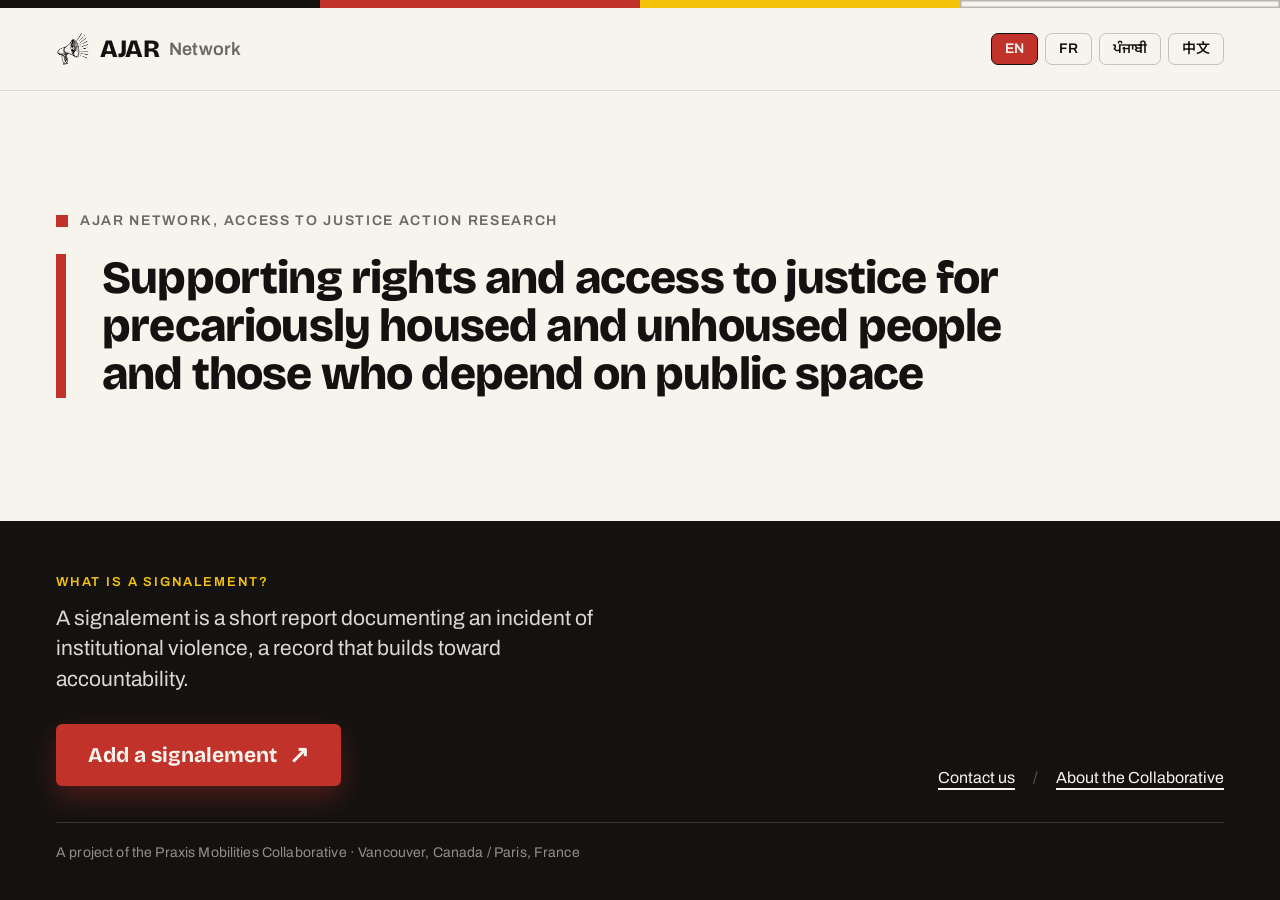
==== index.html @ 0979e3ee "Add AJAR megaphone logo to header and favicon Co-Authored-By: Claude Opus 4.8 (1M context) <noreply@" ====
<!DOCTYPE html>
<html lang="en">
<head>
  <meta charset="utf-8">
  <meta name="viewport" content="width=device-width, initial-scale=1">
  <title>AJAR Network, Access to Justice Action Research</title>
  <link rel="icon" type="image/png" href="logo_ajar.png">
  <meta name="description" content="AJAR Network supports rights and access to justice for precariously housed and unhoused people and those who depend on public space.">
  <link rel="preconnect" href="https://fonts.googleapis.com">
  <link rel="preconnect" href="https://fonts.gstatic.com" crossorigin>
  <link href="https://fonts.googleapis.com/css2?family=Bricolage+Grotesque:opsz,wght@12..96,600;12..96,700;12..96,800&family=Archivo:wght@400;500;600;700&family=Noto+Sans+Gurmukhi:wght@400;600;700&family=Noto+Sans+SC:wght@400;700;900&display=swap" rel="stylesheet">
  <link rel="stylesheet" href="style.css">
</head>
<body>
  <div class="page">

    <!-- four-direction ribbon -->
    <div class="ribbon">
      <div class="ribbon-seg ribbon-ink"></div>
      <div class="ribbon-seg ribbon-red"></div>
      <div class="ribbon-seg ribbon-yellow"></div>
      <div class="ribbon-seg ribbon-cream"></div>
    </div>

    <!-- header -->
    <header class="header">
      <div class="wordmark">
        <img class="wordmark-logo" src="logo_ajar.png" alt="AJAR Network logo">
        <span class="wordmark-ajar">AJAR</span>
        <span class="wordmark-network">Network</span>
      </div>
      <nav class="lang-pills" id="langPills" aria-label="Language selector"></nav>
    </header>

    <!-- hero -->
    <section class="hero">
      <div class="hero-inner">
        <div class="eyebrow">
          <span class="eyebrow-square"></span>
          <span class="eyebrow-text" data-i18n="subtitle"></span>
        </div>
        <h1 class="statement" data-i18n="statement"></h1>
      </div>
    </section>

    <!-- action band -->
    <section class="action-band">
      <div class="action-row">
        <div class="action-left">
          <div class="whatis-label" data-i18n="whatisLabel"></div>
          <p class="whatis" data-i18n="whatis"></p>
          <a href="https://cad-app.app.pushreset.fr/signalement" class="cta" target="_blank" rel="noopener noreferrer">
            <span data-i18n="cta"></span>
            <span class="cta-arrow">↗</span>
          </a>
        </div>
        <div class="action-right">
          <div class="footer-links">
            <a href="mailto:praxismobilitiescollaborative@proton.me" data-i18n="contact"></a>
            <span class="divider">/</span>
            <a href="https://praxismobilitiescollaborative.org" data-i18n="about" target="_blank" rel="noopener noreferrer"></a>
          </div>
        </div>
      </div>
      <div class="credit">A project of the Praxis Mobilities Collaborative · Vancouver, Canada / Paris, France</div>
    </section>

  </div>
  <script src="app.js"></script>
</body>
</html>
---- style.css ----
:root {
  --ink: #141210;
  --cream: #f7f4ee;
  --accent: #c0322a;
  --yellow: #f4c20d;
  --cta-text: #f7f4ee;
  --pad-x: 56px;
}

* { box-sizing: border-box; }
body { margin: 0; }
::selection { background: var(--yellow); color: var(--ink); }

.page {
  min-height: 100vh;
  display: flex;
  flex-direction: column;
  background: var(--cream);
  color: var(--ink);
  font-family: 'Archivo', 'Noto Sans SC', 'Noto Sans Gurmukhi', sans-serif;
  -webkit-font-smoothing: antialiased;
}

/* ribbon */
.ribbon { display: flex; height: 8px; flex: 0 0 auto; }
.ribbon-seg { flex: 1; }
.ribbon-ink { background: var(--ink); }
.ribbon-red { background: var(--accent); }
.ribbon-yellow { background: var(--yellow); }
.ribbon-cream { background: var(--cream); box-shadow: inset 0 0 0 1.5px rgba(20,18,16,0.28); }

/* header */
.header {
  flex: 0 0 auto;
  display: flex;
  justify-content: space-between;
  align-items: center;
  gap: 24px;
  padding: 24px var(--pad-x);
  border-bottom: 1.5px solid rgba(20,18,16,0.12);
  flex-wrap: wrap;
}
.wordmark { display: flex; align-items: center; gap: 10px; line-height: 1; }
.wordmark-logo { height: 34px; width: auto; display: block; }
.wordmark-ajar {
  font-family: 'Bricolage Grotesque', sans-serif;
  font-weight: 800; font-size: 25px; letter-spacing: -0.02em;
}
.wordmark-network {
  font-family: 'Archivo', sans-serif;
  font-weight: 600; font-size: 18px; letter-spacing: 0.01em;
  color: rgba(20,18,16,0.62);
}

/* language pills */
.lang-pills { display: flex; gap: 7px; flex-wrap: wrap; }
.lang-pills button {
  padding: 8px 13px;
  border: 1.5px solid rgba(20,18,16,0.22);
  border-radius: 7px;
  background: transparent;
  color: var(--ink);
  font: 600 14px 'Archivo', 'Noto Sans SC', 'Noto Sans Gurmukhi', sans-serif;
  cursor: pointer;
  line-height: 1;
  transition: border-color .15s ease;
}
.lang-pills button:hover { border-color: var(--ink); }
.lang-pills button.active {
  border-color: var(--ink);
  background: var(--accent);
  color: var(--cta-text);
}

/* hero */
.hero {
  flex: 1;
  position: relative;
  overflow: hidden;
  display: flex;
  align-items: center;
  padding: 72px var(--pad-x);
}
.hero-inner { position: relative; z-index: 2; width: 100%; max-width: 1320px; margin: 0 auto; }
.eyebrow { display: flex; align-items: center; gap: 12px; margin-bottom: 26px; }
.eyebrow-square { width: 12px; height: 12px; background: var(--accent); flex: 0 0 auto; }
.eyebrow-text {
  font-weight: 600; font-size: 14px; letter-spacing: 0.12em;
  text-transform: uppercase; color: rgba(20,18,16,0.62);
}
.statement {
  margin: 0;
  border-left: 10px solid var(--accent);
  padding-left: 36px;
  font-family: 'Bricolage Grotesque', 'Noto Sans SC', 'Noto Sans Gurmukhi', sans-serif;
  font-weight: 800;
  font-size: clamp(30px, 3.6vw, 54px);
  line-height: 1.04; letter-spacing: -0.018em;
  color: var(--ink); text-wrap: balance;
}

/* action band */
.action-band {
  flex: 0 0 auto;
  background: var(--ink);
  color: var(--cream);
  padding: 54px var(--pad-x) 40px;
}
.action-row {
  max-width: 1320px; margin: 0 auto;
  display: flex; justify-content: space-between; align-items: flex-end;
  gap: 56px; flex-wrap: wrap;
}
.action-left { flex: 1 1 420px; min-width: 300px; }
.whatis-label {
  font-weight: 600; font-size: 13px; letter-spacing: 0.14em;
  text-transform: uppercase; color: var(--yellow); margin-bottom: 14px;
}
.whatis {
  margin: 0 0 30px; max-width: 560px;
  font-size: 21px; line-height: 1.45; color: rgba(247,244,238,0.88);
  font-family: 'Archivo', 'Noto Sans SC', 'Noto Sans Gurmukhi', sans-serif;
}
.cta {
  display: inline-flex; align-items: center; gap: 12px;
  font-family: 'Bricolage Grotesque', sans-serif;
  font-weight: 700; font-size: 21px; text-decoration: none;
  background: var(--accent); color: var(--cta-text);
  padding: 18px 32px; border-radius: 6px;
  box-shadow: 0 12px 26px rgba(192,50,42,0.32);
  transition: transform .18s ease, background .18s ease, box-shadow .18s ease, color .18s ease;
}
.cta:hover {
  background: var(--yellow); color: var(--ink);
  transform: translateY(-3px);
  box-shadow: 0 18px 38px rgba(244,194,13,0.42);
}
.cta-arrow { font-size: 24px; line-height: 0; }

.action-right {
  flex: 0 1 auto;
  display: flex; flex-direction: column; align-items: flex-end;
  gap: 14px; text-align: right;
}
.footer-links { display: flex; align-items: center; gap: 18px; font-size: 16px; }
.footer-links a {
  color: var(--cream); text-decoration: underline;
  text-underline-offset: 5px; text-decoration-thickness: 1.5px;
  transition: color .15s ease;
}
.footer-links a:hover { color: var(--yellow); }
.divider { color: rgba(247,244,238,0.3); }

.credit {
  max-width: 1320px; margin: 36px auto 0;
  padding-top: 22px;
  border-top: 1.5px solid rgba(247,244,238,0.16);
  font-size: 14px; color: rgba(247,244,238,0.55); letter-spacing: 0.01em;
}

/* responsive */
@media (max-width: 640px) {
  :root { --pad-x: 24px; }
  .hero { padding: 48px var(--pad-x); }
  .action-right { align-items: flex-start; text-align: left; }
}
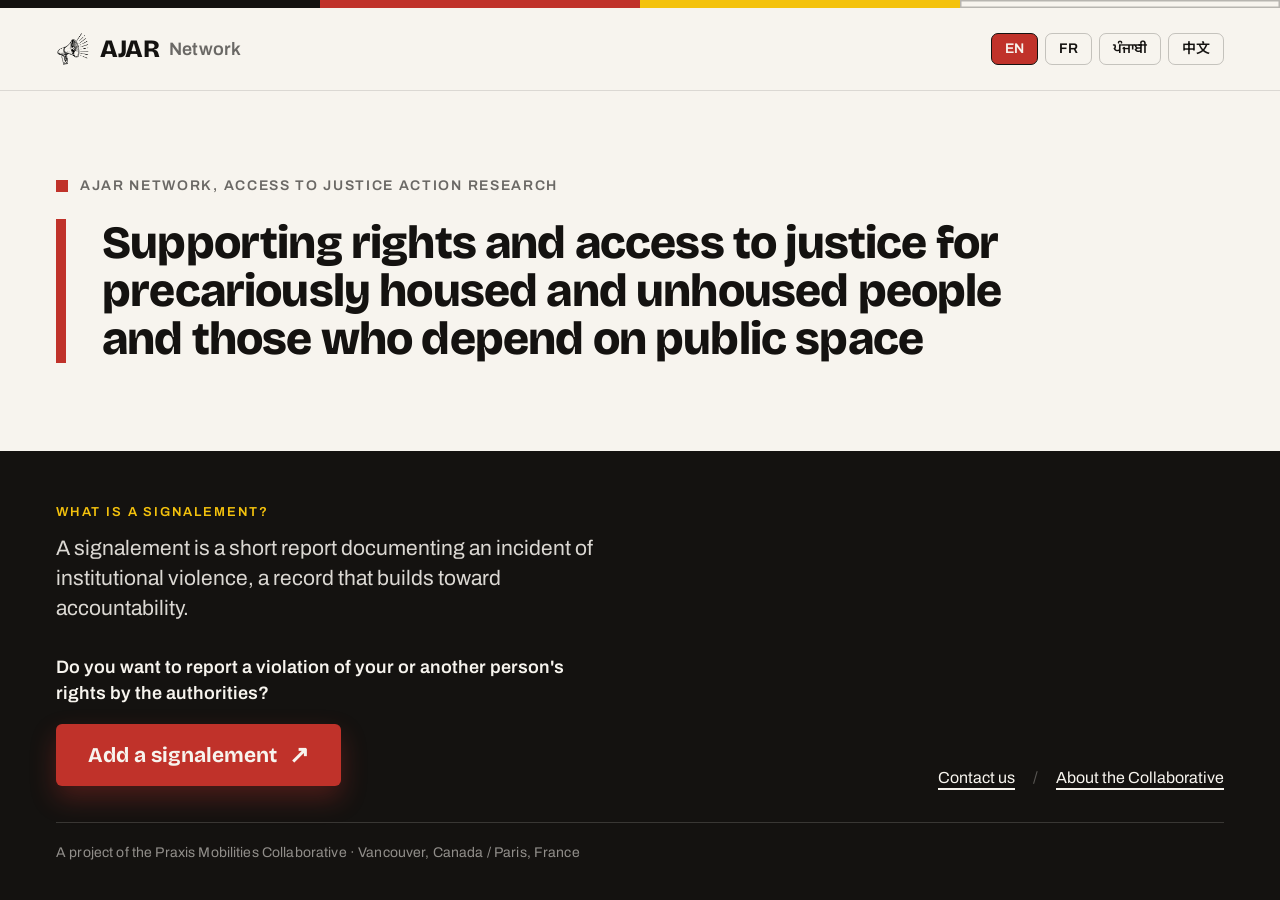
==== commit d83d2f81: "Add prompt line above the signalement CTA Localized in all four languages (EN/FR/PA/ZH).  Co-Authore" ====
--- a/index.html
+++ b/index.html
@@ -49,6 +49,7 @@
         <div class="action-left">
           <div class="whatis-label" data-i18n="whatisLabel"></div>
           <p class="whatis" data-i18n="whatis"></p>
+          <p class="cta-prompt" data-i18n="ctaPrompt"></p>
           <a href="https://cad-app.app.pushreset.fr/signalement" class="cta" target="_blank" rel="noopener noreferrer">
             <span data-i18n="cta"></span>
             <span class="cta-arrow">↗</span>
--- a/style.css
+++ b/style.css
@@ -121,6 +121,12 @@
   font-size: 21px; line-height: 1.45; color: rgba(247,244,238,0.88);
   font-family: 'Archivo', 'Noto Sans SC', 'Noto Sans Gurmukhi', sans-serif;
 }
+.cta-prompt {
+  margin: 0 0 18px; max-width: 560px;
+  font-size: 18px; line-height: 1.45; font-weight: 600;
+  color: var(--cream);
+  font-family: 'Archivo', 'Noto Sans SC', 'Noto Sans Gurmukhi', sans-serif;
+}
 .cta {
   display: inline-flex; align-items: center; gap: 12px;
   font-family: 'Bricolage Grotesque', sans-serif;
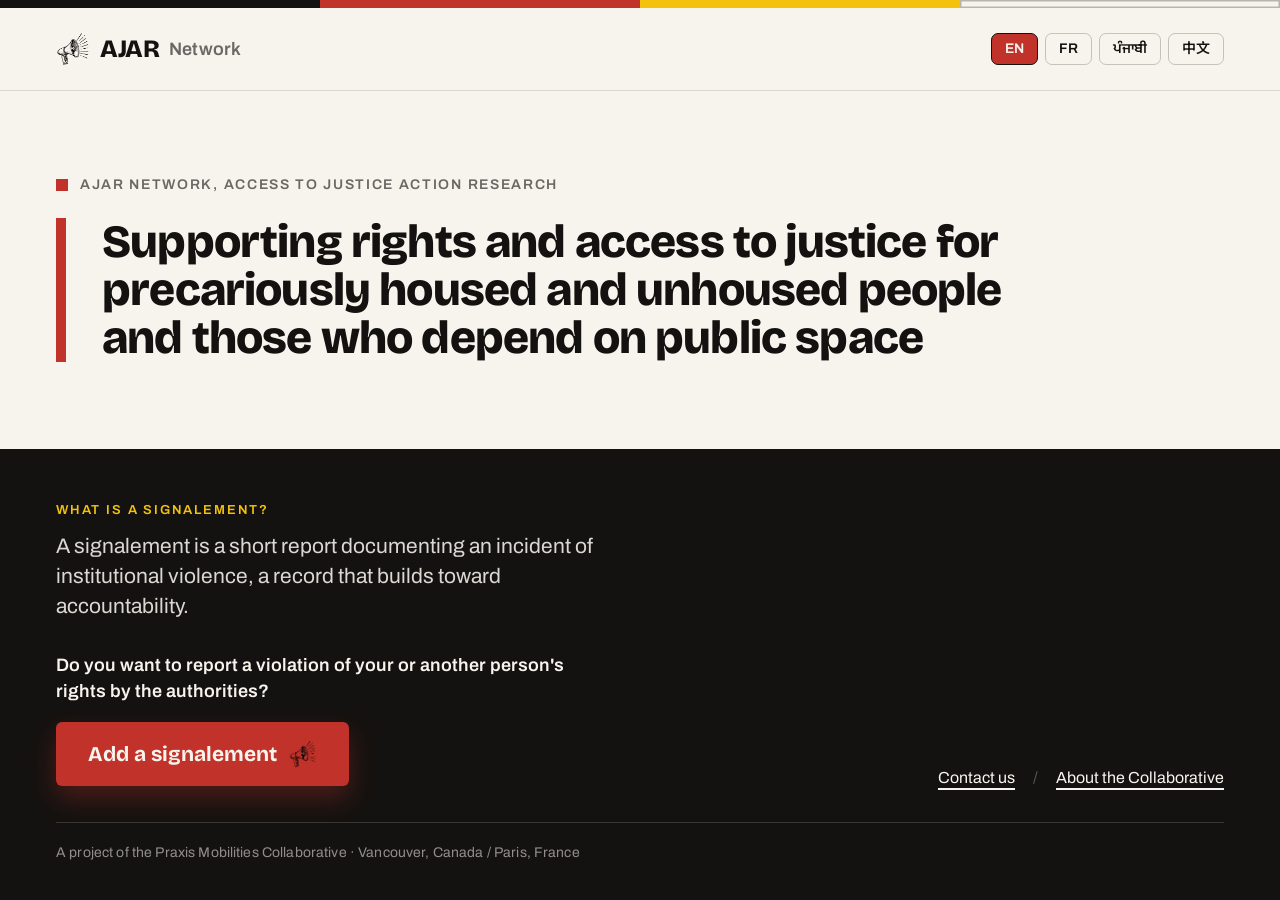
==== commit 6a8b8e15: "Replace CTA arrow with AJAR logo Co-Authored-By: Claude Opus 4.8 (1M context) <noreply@anthropic.com" ====
--- a/index.html
+++ b/index.html
@@ -52,7 +52,7 @@
           <p class="cta-prompt" data-i18n="ctaPrompt"></p>
           <a href="https://cad-app.app.pushreset.fr/signalement" class="cta" target="_blank" rel="noopener noreferrer">
             <span data-i18n="cta"></span>
-            <span class="cta-arrow">↗</span>
+            <img class="cta-logo" src="logo_ajar.png" alt="">
           </a>
         </div>
         <div class="action-right">
--- a/style.css
+++ b/style.css
@@ -141,7 +141,7 @@
   transform: translateY(-3px);
   box-shadow: 0 18px 38px rgba(244,194,13,0.42);
 }
-.cta-arrow { font-size: 24px; line-height: 0; }
+.cta-logo { height: 28px; width: auto; display: block; }
 
 .action-right {
   flex: 0 1 auto;
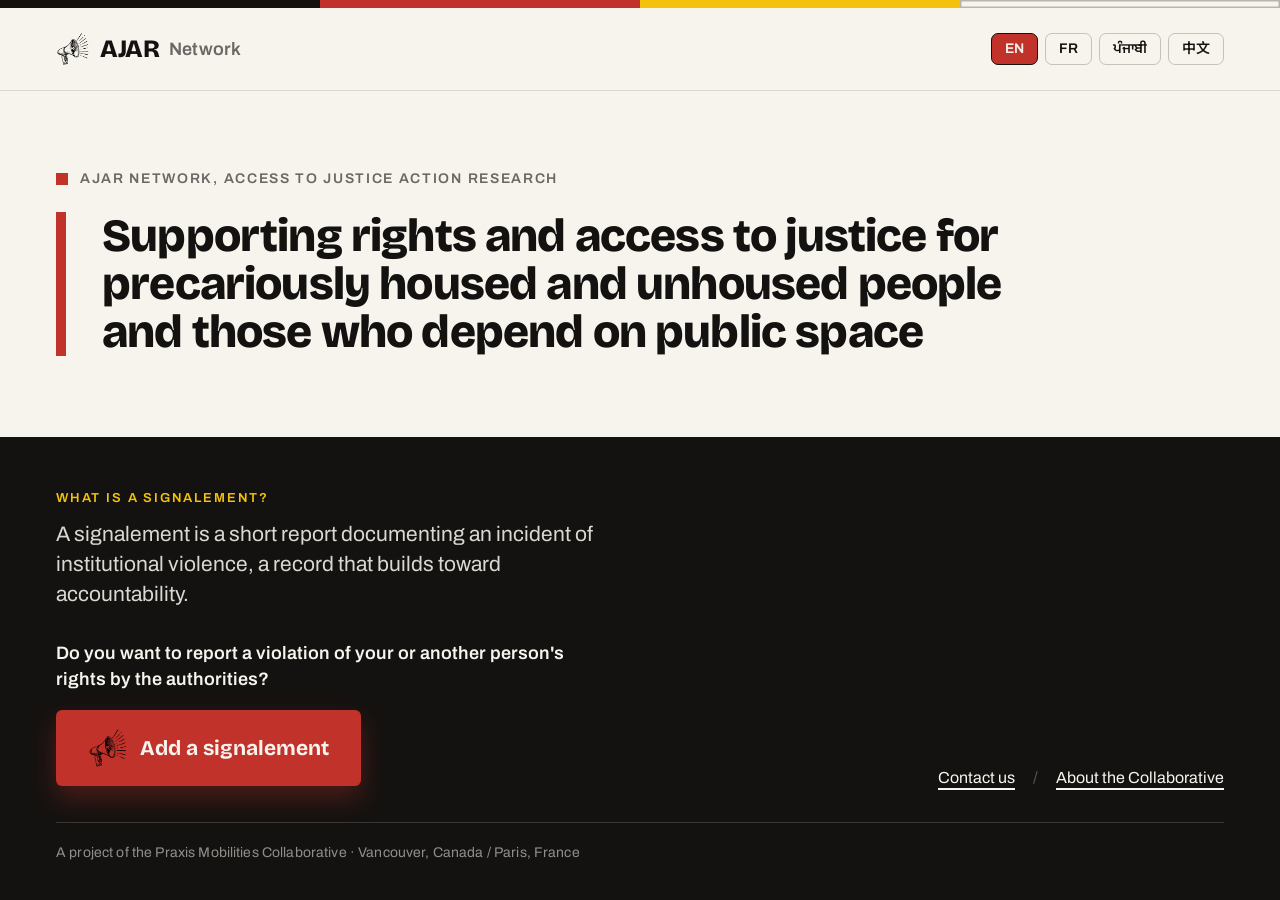
==== commit c430ae54: "Move CTA logo before label text Co-Authored-By: Claude Opus 4.8 (1M context) <noreply@anthropic.com>" ====
--- a/index.html
+++ b/index.html
@@ -51,8 +51,8 @@
           <p class="whatis" data-i18n="whatis"></p>
           <p class="cta-prompt" data-i18n="ctaPrompt"></p>
           <a href="https://cad-app.app.pushreset.fr/signalement" class="cta" target="_blank" rel="noopener noreferrer">
+            <img class="cta-logo" src="logo_ajar.png" alt="">
             <span data-i18n="cta"></span>
-            <img class="cta-logo" src="logo_ajar.png" alt="">
           </a>
         </div>
         <div class="action-right">
--- a/style.css
+++ b/style.css
@@ -141,7 +141,7 @@
   transform: translateY(-3px);
   box-shadow: 0 18px 38px rgba(244,194,13,0.42);
 }
-.cta-logo { height: 28px; width: auto; display: block; }
+.cta-logo { height: 40px; width: auto; display: block; }
 
 .action-right {
   flex: 0 1 auto;
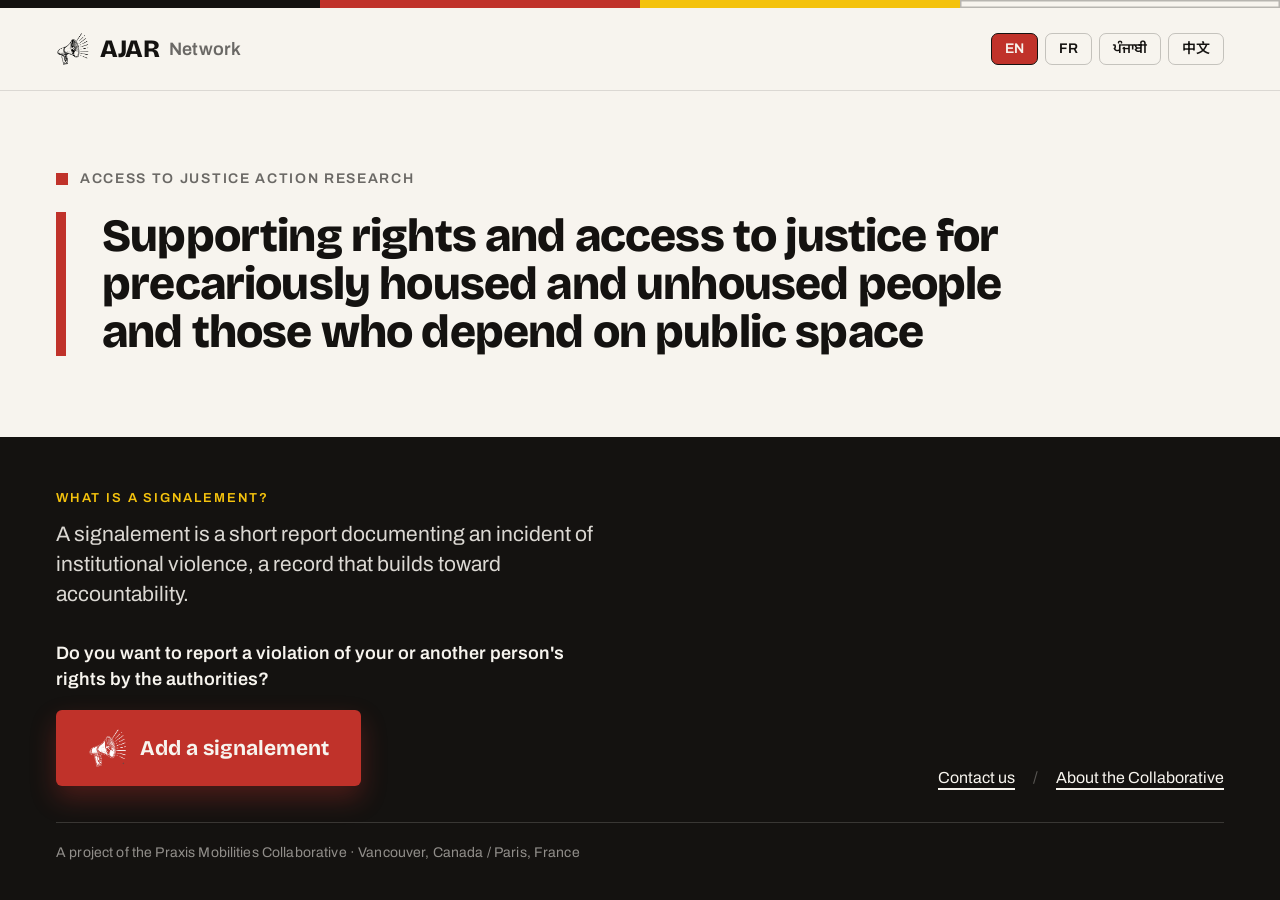
==== commit 2d2dc775: "Use white logo variant in signalement CTA Co-Authored-By: Claude Opus 4.8 (1M context) <noreply@anth" ====
--- a/index.html
+++ b/index.html
@@ -51,7 +51,7 @@
           <p class="whatis" data-i18n="whatis"></p>
           <p class="cta-prompt" data-i18n="ctaPrompt"></p>
           <a href="https://cad-app.app.pushreset.fr/signalement" class="cta" target="_blank" rel="noopener noreferrer">
-            <img class="cta-logo" src="logo_ajar.png" alt="">
+            <img class="cta-logo" src="logo_ajar_white.png" alt="">
             <span data-i18n="cta"></span>
           </a>
         </div>
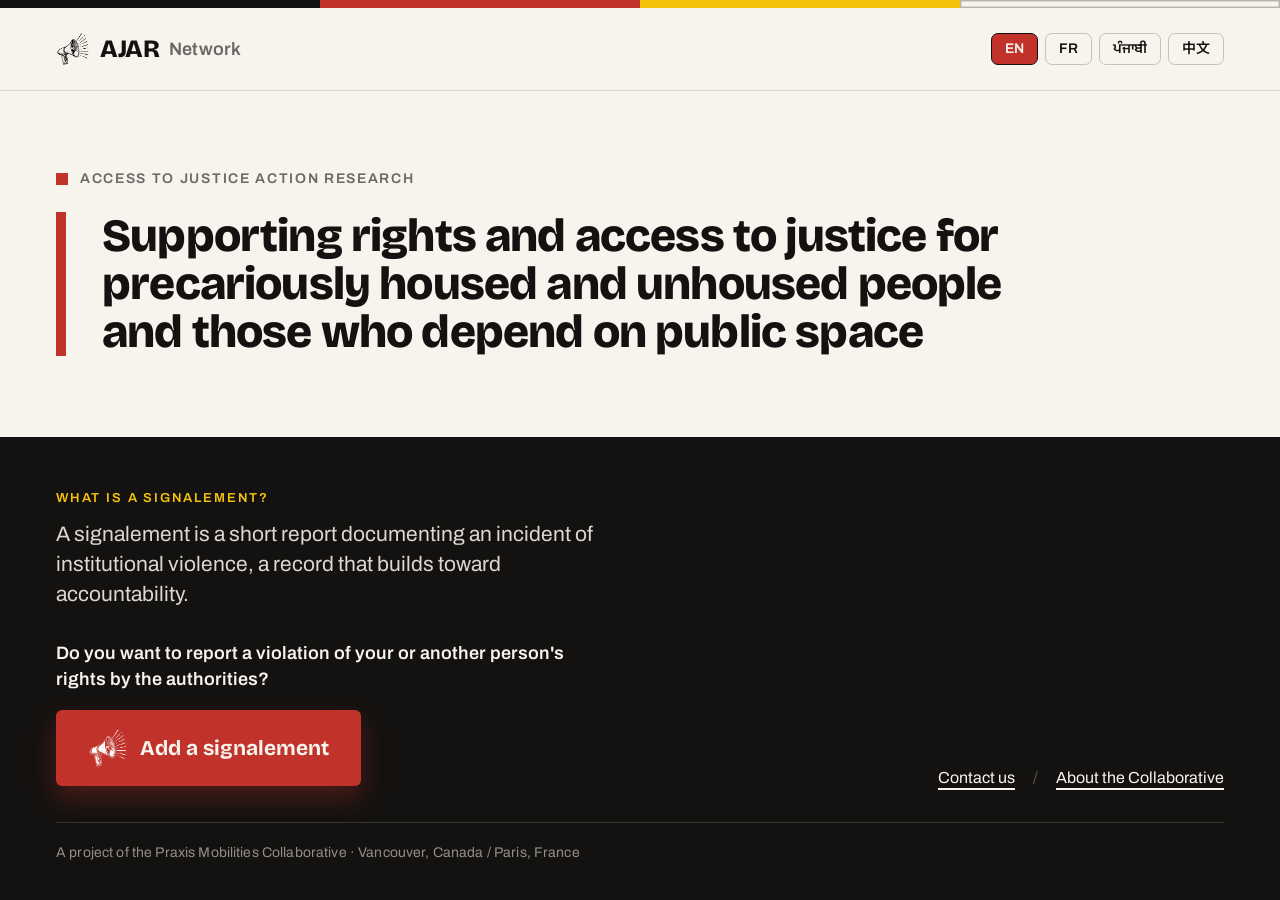
==== commit ffbc4348: "SEO quick wins: SSR text, OG/Twitter, JSON-LD, canonical, robots, sitemap - Inline default English c" ====
--- a/index.html
+++ b/index.html
@@ -6,10 +6,47 @@
   <title>AJAR Network, Access to Justice Action Research</title>
   <link rel="icon" type="image/png" href="logo_ajar.png">
   <meta name="description" content="AJAR Network supports rights and access to justice for precariously housed and unhoused people and those who depend on public space.">
+  <link rel="canonical" href="https://www.ajar.network/">
+
+  <!-- Open Graph -->
+  <meta property="og:type" content="website">
+  <meta property="og:site_name" content="AJAR Network">
+  <meta property="og:title" content="AJAR Network, Access to Justice Action Research">
+  <meta property="og:description" content="Supporting rights and access to justice for precariously housed and unhoused people and those who depend on public space.">
+  <meta property="og:url" content="https://www.ajar.network/">
+  <meta property="og:image" content="https://www.ajar.network/logo_ajar.png">
+  <meta property="og:locale" content="en">
+  <meta property="og:locale:alternate" content="fr">
+
+  <!-- Twitter -->
+  <meta name="twitter:card" content="summary">
+  <meta name="twitter:title" content="AJAR Network, Access to Justice Action Research">
+  <meta name="twitter:description" content="Supporting rights and access to justice for precariously housed and unhoused people and those who depend on public space.">
+  <meta name="twitter:image" content="https://www.ajar.network/logo_ajar.png">
+
+  <!-- Structured data -->
+  <script type="application/ld+json">
+  {
+    "@context": "https://schema.org",
+    "@type": "NGO",
+    "name": "AJAR Network",
+    "alternateName": "Access to Justice Action Research",
+    "url": "https://www.ajar.network/",
+    "logo": "https://www.ajar.network/logo_ajar.png",
+    "description": "Supporting rights and access to justice for precariously housed and unhoused people and those who depend on public space.",
+    "email": "praxismobilitiescollaborative@proton.me",
+    "parentOrganization": {
+      "@type": "Organization",
+      "name": "Praxis Mobilities Collaborative",
+      "url": "https://praxismobilitiescollaborative.org"
+    }
+  }
+  </script>
+
   <link rel="preconnect" href="https://fonts.googleapis.com">
   <link rel="preconnect" href="https://fonts.gstatic.com" crossorigin>
   <link href="https://fonts.googleapis.com/css2?family=Bricolage+Grotesque:opsz,wght@12..96,600;12..96,700;12..96,800&family=Archivo:wght@400;500;600;700&family=Noto+Sans+Gurmukhi:wght@400;600;700&family=Noto+Sans+SC:wght@400;700;900&display=swap" rel="stylesheet">
-  <link rel="stylesheet" href="style.css">
+  <link rel="stylesheet" href="style.css?v=2">
 </head>
 <body>
   <div class="page">
@@ -37,9 +74,9 @@
       <div class="hero-inner">
         <div class="eyebrow">
           <span class="eyebrow-square"></span>
-          <span class="eyebrow-text" data-i18n="subtitle"></span>
+          <span class="eyebrow-text" data-i18n="subtitle">Access to Justice Action Research</span>
         </div>
-        <h1 class="statement" data-i18n="statement"></h1>
+        <h1 class="statement" data-i18n="statement">Supporting rights and access to justice for precariously housed and unhoused people and those who depend on public space</h1>
       </div>
     </section>
 
@@ -47,19 +84,19 @@
     <section class="action-band">
       <div class="action-row">
         <div class="action-left">
-          <div class="whatis-label" data-i18n="whatisLabel"></div>
-          <p class="whatis" data-i18n="whatis"></p>
-          <p class="cta-prompt" data-i18n="ctaPrompt"></p>
+          <div class="whatis-label" data-i18n="whatisLabel">What is a signalement?</div>
+          <p class="whatis" data-i18n="whatis">A signalement is a short report documenting an incident of institutional violence, a record that builds toward accountability.</p>
+          <p class="cta-prompt" data-i18n="ctaPrompt">Do you want to report a violation of your or another person's rights by the authorities?</p>
           <a href="https://cad-app.app.pushreset.fr/signalement" class="cta" target="_blank" rel="noopener noreferrer">
             <img class="cta-logo" src="logo_ajar_white.png" alt="">
-            <span data-i18n="cta"></span>
+            <span data-i18n="cta">Add a signalement</span>
           </a>
         </div>
         <div class="action-right">
           <div class="footer-links">
-            <a href="mailto:praxismobilitiescollaborative@proton.me" data-i18n="contact"></a>
+            <a href="mailto:praxismobilitiescollaborative@proton.me" data-i18n="contact">Contact us</a>
             <span class="divider">/</span>
-            <a href="https://praxismobilitiescollaborative.org" data-i18n="about" target="_blank" rel="noopener noreferrer"></a>
+            <a href="https://praxismobilitiescollaborative.org" data-i18n="about" target="_blank" rel="noopener noreferrer">About the Collaborative</a>
           </div>
         </div>
       </div>
@@ -67,6 +104,6 @@
     </section>
 
   </div>
-  <script src="app.js"></script>
+  <script src="app.js?v=2"></script>
 </body>
 </html>
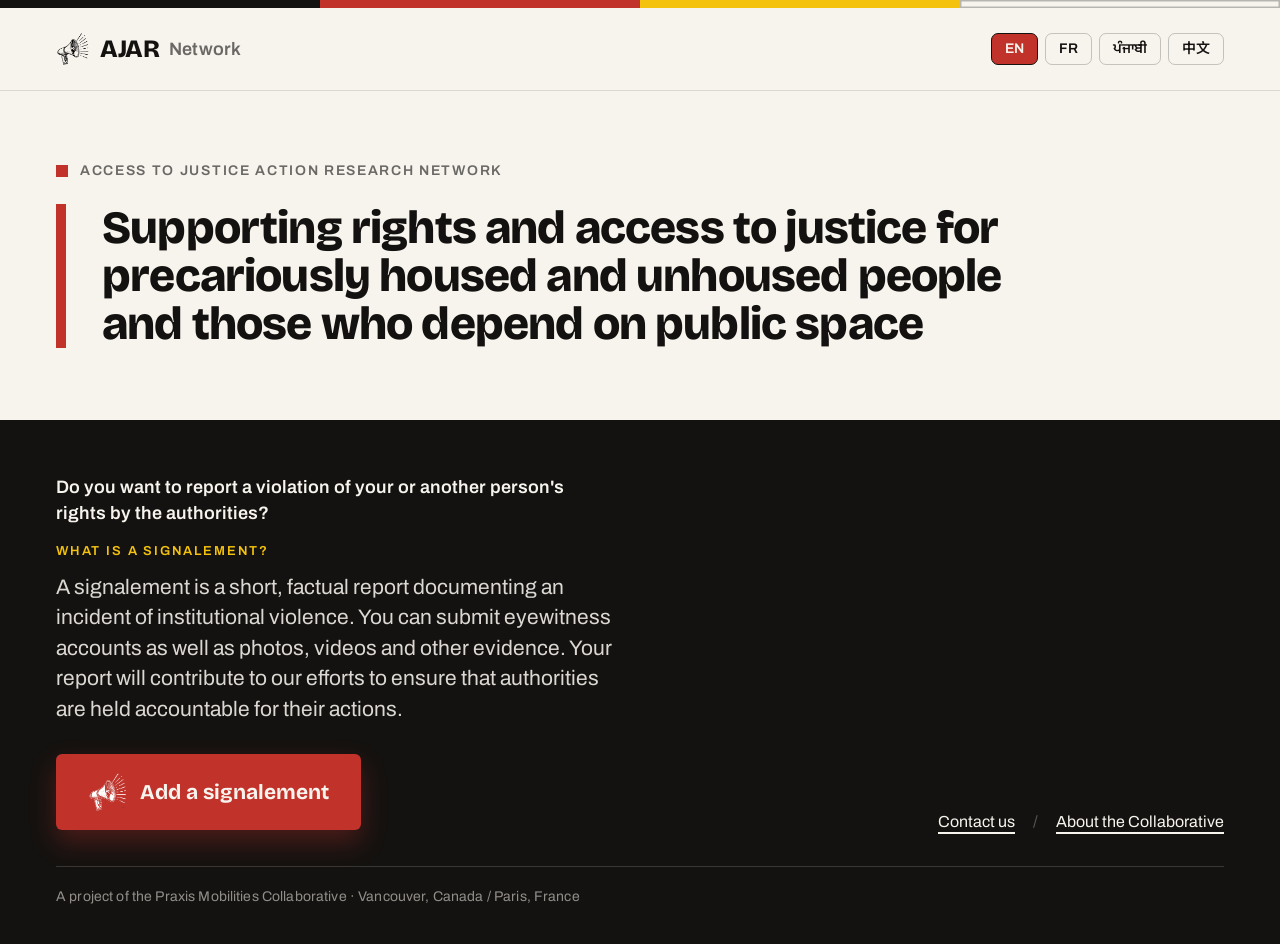
==== commit a8e84683: "Reorder action band, restore Network in eyebrow, expand signalement copy - Move signalement explaine" ====
--- a/index.html
+++ b/index.html
@@ -46,7 +46,7 @@
   <link rel="preconnect" href="https://fonts.googleapis.com">
   <link rel="preconnect" href="https://fonts.gstatic.com" crossorigin>
   <link href="https://fonts.googleapis.com/css2?family=Bricolage+Grotesque:opsz,wght@12..96,600;12..96,700;12..96,800&family=Archivo:wght@400;500;600;700&family=Noto+Sans+Gurmukhi:wght@400;600;700&family=Noto+Sans+SC:wght@400;700;900&display=swap" rel="stylesheet">
-  <link rel="stylesheet" href="style.css?v=2">
+  <link rel="stylesheet" href="style.css?v=3">
 </head>
 <body>
   <div class="page">
@@ -74,7 +74,7 @@
       <div class="hero-inner">
         <div class="eyebrow">
           <span class="eyebrow-square"></span>
-          <span class="eyebrow-text" data-i18n="subtitle">Access to Justice Action Research</span>
+          <span class="eyebrow-text" data-i18n="subtitle">Access to Justice Action Research Network</span>
         </div>
         <h1 class="statement" data-i18n="statement">Supporting rights and access to justice for precariously housed and unhoused people and those who depend on public space</h1>
       </div>
@@ -84,9 +84,9 @@
     <section class="action-band">
       <div class="action-row">
         <div class="action-left">
+          <p class="cta-prompt" data-i18n="ctaPrompt">Do you want to report a violation of your or another person's rights by the authorities?</p>
           <div class="whatis-label" data-i18n="whatisLabel">What is a signalement?</div>
-          <p class="whatis" data-i18n="whatis">A signalement is a short report documenting an incident of institutional violence, a record that builds toward accountability.</p>
-          <p class="cta-prompt" data-i18n="ctaPrompt">Do you want to report a violation of your or another person's rights by the authorities?</p>
+          <p class="whatis" data-i18n="whatis">A signalement is a short, factual report documenting an incident of institutional violence. You can submit eyewitness accounts as well as photos, videos and other evidence. Your report will contribute to our efforts to ensure that authorities are held accountable for their actions.</p>
           <a href="https://cad-app.app.pushreset.fr/signalement" class="cta" target="_blank" rel="noopener noreferrer">
             <img class="cta-logo" src="logo_ajar_white.png" alt="">
             <span data-i18n="cta">Add a signalement</span>
@@ -104,6 +104,6 @@
     </section>
 
   </div>
-  <script src="app.js?v=2"></script>
+  <script src="app.js?v=3"></script>
 </body>
 </html>
